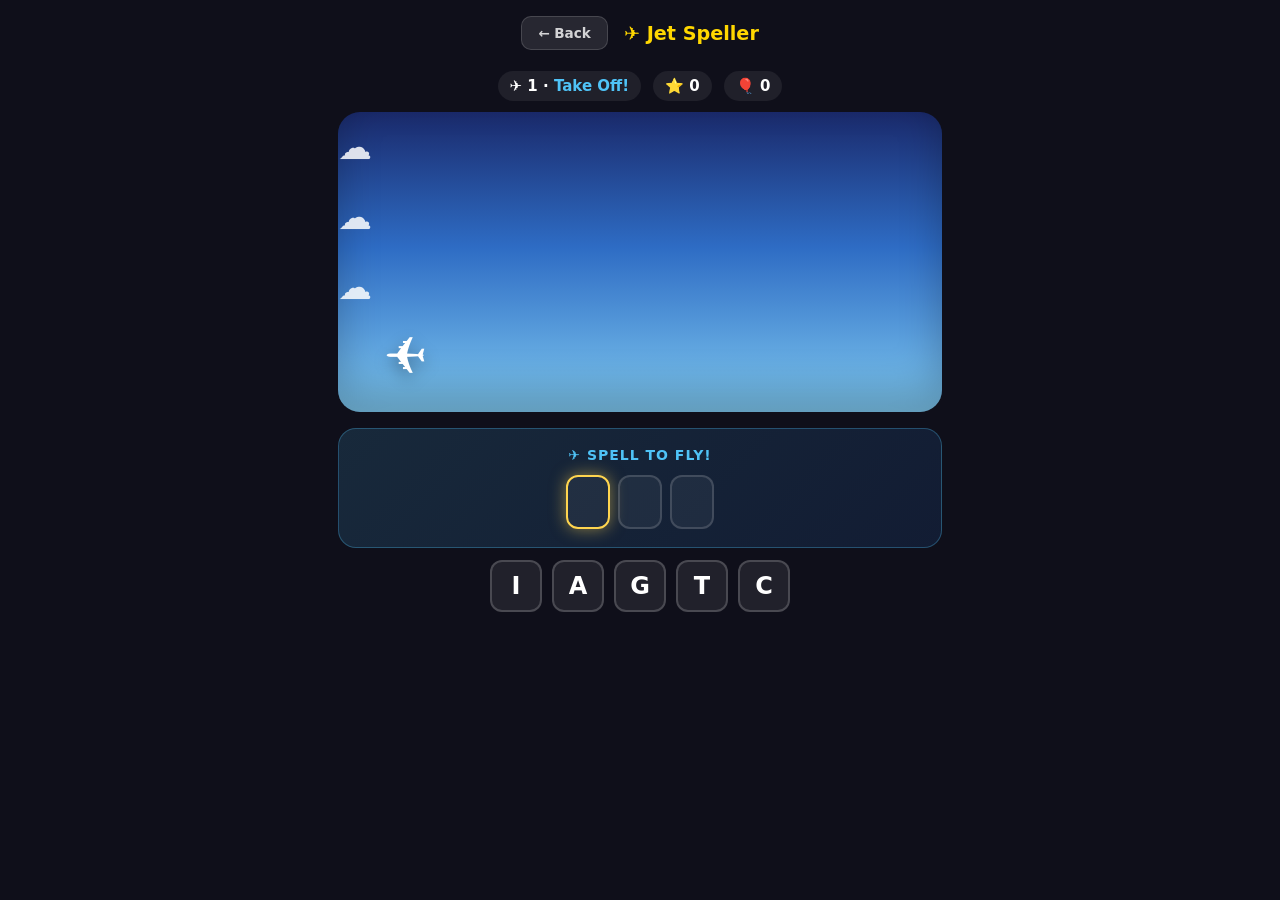
==== games/jet-speller.html @ ad4fd755 "Add Jet Speller spelling game (and commit pending Chess game) Jet Speller: spell a word to make the " ====
<!DOCTYPE html>
<html lang="en">
<head>
<meta charset="UTF-8">
<meta name="viewport" content="width=device-width, initial-scale=1.0">
<title>Jet Speller</title>
<link rel="stylesheet" href="../style.css">
<style>
  body{display:flex;flex-direction:column;align-items:center;}
  #wrap{width:min(620px,97vw);padding:0 8px 24px;}
  #ui{display:flex;gap:12px;font-size:15px;font-weight:600;padding:0.3rem 0 0.7rem;align-items:center;flex-wrap:wrap;justify-content:center;}
  #ui .pill{background:rgba(255,255,255,0.07);padding:6px 12px;border-radius:999px;}
  #levelLabel{color:#4FC3F7;font-weight:700;}

  /* Sky scene */
  #sky{
    position:relative;height:300px;border-radius:22px;overflow:hidden;
    background:linear-gradient(180deg,#1a2a6c 0%,#2E6CC4 45%,#7EC8F0 100%);
    box-shadow:inset 0 -20px 40px rgba(0,0,0,0.25);
  }
  .cloud{position:absolute;font-size:34px;opacity:0.85;pointer-events:none;
    animation:drift linear infinite;}
  @keyframes drift{from{transform:translateX(640px);}to{transform:translateX(-80px);}}

  #jet{
    position:absolute;left:46px;bottom:26px;font-size:52px;
    transition:bottom 0.6s cubic-bezier(.34,1.56,.5,1), left 0.6s ease;
    filter:drop-shadow(0 6px 8px rgba(0,0,0,0.35));
    transform:scaleX(-1);
  }
  #jet.wobble{animation:wobble 0.5s;}
  @keyframes wobble{
    0%,100%{rotate:0deg;}25%{rotate:-12deg;}75%{rotate:12deg;}
  }

  .bullet{position:absolute;font-size:22px;pointer-events:none;}
  .balloon{position:absolute;font-size:38px;pointer-events:none;
    filter:drop-shadow(0 3px 4px rgba(0,0,0,0.25));}
  .boom{position:absolute;font-size:40px;pointer-events:none;animation:boom 0.5s ease-out forwards;}
  @keyframes boom{0%{transform:scale(0.4);opacity:1;}100%{transform:scale(1.6);opacity:0;}}

  /* Word to spell */
  #wordCard{
    background:linear-gradient(135deg,rgba(79,195,247,0.15),rgba(41,108,196,0.15));
    border:1px solid rgba(79,195,247,0.3);
    border-radius:18px;padding:18px 12px;margin:16px 0 12px;text-align:center;
  }
  #action{font-size:14px;color:#4FC3F7;font-weight:700;letter-spacing:1px;margin-bottom:12px;text-transform:uppercase;}
  #slots{display:flex;gap:8px;justify-content:center;flex-wrap:wrap;}
  .slot{
    width:44px;height:54px;border-radius:12px;
    background:rgba(255,255,255,0.05);
    border:2px solid rgba(255,255,255,0.15);
    display:flex;align-items:center;justify-content:center;
    font-size:28px;font-weight:800;color:#fff;
  }
  .slot.next{border-color:#FFD54F;box-shadow:0 0 16px rgba(255,213,79,0.5);}
  .slot.done{background:linear-gradient(140deg,#29B6F6,#1976D2);border-color:#81D4FA;animation:pop 0.3s;}
  @keyframes pop{50%{transform:scale(1.15);}}

  /* Letter tiles */
  #tiles{display:flex;flex-wrap:wrap;gap:10px;justify-content:center;}
  .tile{
    width:52px;height:52px;font-size:24px;font-weight:800;
    background:rgba(255,255,255,0.08);
    border:2px solid rgba(255,255,255,0.18);
    border-radius:12px;color:#fff;cursor:pointer;
    font-family:inherit;transition:transform 0.1s,background 0.15s;
  }
  .tile:hover:not(:disabled){background:rgba(79,195,247,0.2);border-color:#4FC3F7;}
  .tile:active:not(:disabled){transform:scale(0.9);}
  .tile.used{opacity:0.25;pointer-events:none;}
  .tile.shake{animation:shake 0.35s;border-color:#FF6B6B;}
  @keyframes shake{0%,100%{transform:translateX(0);}25%{transform:translateX(-6px);}75%{transform:translateX(6px);}}

  #banner{
    text-align:center;padding:22px 16px;
    background:linear-gradient(135deg,#29B6F6,#1976D2);
    border-radius:18px;margin:14px 0;
    box-shadow:0 0 30px rgba(41,182,246,0.5);
    animation:popIn 0.5s cubic-bezier(.5,1.7,.5,1);
  }
  #banner h2{font-size:26px;margin-bottom:6px;}
  #banner p{color:rgba(255,255,255,0.9);margin-bottom:14px;}
  #banner button{
    padding:12px 28px;font-size:16px;font-weight:700;
    background:#fff;color:#1976D2;border:none;border-radius:12px;cursor:pointer;font-family:inherit;
  }
  #banner button:hover{background:#B3E5FC;}
  @keyframes popIn{0%{transform:scale(0.7);opacity:0;}100%{transform:scale(1);opacity:1;}}
  .hidden{display:none!important;}
</style>
</head>
<body>
<div class="game-header">
  <a href="../index.html" class="back-btn">← Back</a>
  <h1>✈️ Jet Speller</h1>
</div>
<div id="wrap">
  <div id="ui">
    <span class="pill">✈️ <span id="lvlEl">1</span> · <span id="levelLabel">Take Off!</span></span>
    <span class="pill">⭐ <span id="scoreEl">0</span></span>
    <span class="pill">🎈 <span id="popEl">0</span></span>
  </div>

  <div id="sky"><div id="jet">✈️</div></div>

  <div id="wordCard">
    <div id="action">✈️ Spell to FLY!</div>
    <div id="slots"></div>
  </div>

  <div id="tiles"></div>

  <div id="banner" class="hidden">
    <h2 id="bannerTitle">🎉 Level Clear! 🎉</h2>
    <p id="bannerMsg">Great flying!</p>
    <button id="nextBtn">Next Level →</button>
  </div>
</div>

<script>
const LEVELS=[
  {label:'Take Off!',  words:['CAT','SUN','JET','FLY','SKY']},
  {label:'Up We Go!',  words:['STAR','ZOOM','WING','FAST','BLUE']},
  {label:'Sky High!',  words:['CLOUD','ROCKET','FLYING','PILOT']},
  {label:'Ace Pilot!', words:['ROCKET','BALLOON','JETPACK','RUNWAY']},
];

const skyEl=document.getElementById('sky');
const jetEl=document.getElementById('jet');
const slotsEl=document.getElementById('slots');
const tilesEl=document.getElementById('tiles');
const actionEl=document.getElementById('action');
const bannerEl=document.getElementById('banner');
const bannerTitle=document.getElementById('bannerTitle');
const bannerMsg=document.getElementById('bannerMsg');
const nextBtn=document.getElementById('nextBtn');
const lvlEl=document.getElementById('lvlEl');
const scoreEl=document.getElementById('scoreEl');
const popEl=document.getElementById('popEl');
const levelLabel=document.getElementById('levelLabel');

let lvlIdx=0, wordIdx=0, score=0, pops=0;
let word='', typed=0, mode='fly', locked=false;
const BALLOON_EMOJI=['🎈','🎈','🟡','🔴','🟢','🟣'];

function rnd(n){return Math.floor(Math.random()*n);}

/* ---- Clouds drifting in the sky ---- */
function spawnClouds(){
  for(let i=0;i<3;i++){
    const c=document.createElement('div');
    c.className='cloud';
    c.textContent='☁️';
    c.style.top=(15+i*70)+'px';
    c.style.animationDuration=(14+i*6)+'s';
    c.style.animationDelay=(-i*5)+'s';
    skyEl.appendChild(c);
  }
}

/* ---- Build the word to spell ---- */
function startWord(){
  word=LEVELS[lvlIdx].words[wordIdx];
  typed=0;
  actionEl.textContent = mode==='fly' ? '✈️ Spell to FLY!' : '💥 Spell to SHOOT!';
  buildSlots();
  buildTiles();
}

function buildSlots(){
  slotsEl.innerHTML='';
  for(let i=0;i<word.length;i++){
    const s=document.createElement('div');
    s.className='slot'+(i===0?' next':'');
    slotsEl.appendChild(s);
  }
}

function buildTiles(){
  tilesEl.innerHTML='';
  // letters of the word + 2 random extra letters, shuffled
  let letters=word.split('');
  const extras='ABCDEFGHIJKLMNOPRSTUW';
  while(letters.length<word.length+2){
    const L=extras[rnd(extras.length)];
    letters.push(L);
  }
  for(let i=letters.length-1;i>0;i--){const j=rnd(i+1);[letters[i],letters[j]]=[letters[j],letters[i]];}
  letters.forEach(L=>{
    const b=document.createElement('button');
    b.className='tile';
    b.textContent=L;
    b.dataset.letter=L;
    b.onclick=()=>tryLetter(L,b);
    tilesEl.appendChild(b);
  });
}

/* ---- Handle a letter guess ---- */
function tryLetter(L,btn){
  if(locked) return;
  if(L===word[typed]){
    const slot=slotsEl.children[typed];
    slot.textContent=L;
    slot.classList.remove('next');
    slot.classList.add('done');
    if(btn) btn.classList.add('used');
    typed++;
    if(typed<word.length){
      slotsEl.children[typed].classList.add('next');
    } else {
      finishWord();
    }
  } else {
    // find a matching wrong tile to shake (the one clicked, or any keyboard feedback)
    const target=btn || [...tilesEl.children].find(t=>t.dataset.letter===L && !t.classList.contains('used'));
    if(target){
      target.classList.add('shake');
      setTimeout(()=>target.classList.remove('shake'),350);
    }
  }
}

/* ---- Word complete → do the action ---- */
function finishWord(){
  locked=true;
  score++; scoreEl.textContent=score;
  if(mode==='fly'){
    flyJet();
    mode='shoot';
  } else {
    shootBullet();
    mode='fly';
  }
  setTimeout(()=>{
    wordIdx++;
    locked=false;
    if(wordIdx>=LEVELS[lvlIdx].words.length){
      winLevel();
    } else {
      startWord();
    }
  }, mode==='shoot' ? 1500 : 1500); // wait for the action to play
}

/* ---- FLY: jet zooms upward then settles ---- */
function flyJet(){
  jetEl.classList.add('wobble');
  const up=120+rnd(60);
  jetEl.style.bottom=up+'px';
  jetEl.style.left=(46+30+rnd(30))+'px';
  setTimeout(()=>jetEl.classList.remove('wobble'),500);
  // trail puffs
  for(let i=0;i<4;i++){
    setTimeout(()=>{
      const p=document.createElement('div');
      p.className='boom';p.textContent='💨';
      const r=jetEl.getBoundingClientRect();const sr=skyEl.getBoundingClientRect();
      p.style.left=(r.left-sr.left)+'px';
      p.style.top=(r.top-sr.top+20)+'px';
      skyEl.appendChild(p);
      setTimeout(()=>p.remove(),500);
    },i*120);
  }
}

/* ---- SHOOT: bullet flies up, spawn a balloon to hit ---- */
function shootBullet(){
  // spawn a balloon target near the top
  const balloon=document.createElement('div');
  balloon.className='balloon';
  balloon.textContent=BALLOON_EMOJI[rnd(BALLOON_EMOJI.length)];
  const bx=140+rnd(skyEl.clientWidth-220);
  const by=20+rnd(60);
  balloon.style.left=bx+'px';
  balloon.style.top=by+'px';
  skyEl.appendChild(balloon);

  const jr=jetEl.getBoundingClientRect();
  const sr=skyEl.getBoundingClientRect();
  const startX=jr.left-sr.left+jr.width-6;
  const startY=jr.top-sr.top+6;

  const bullet=document.createElement('div');
  bullet.className='bullet';
  bullet.textContent='⚡';
  bullet.style.left=startX+'px';
  bullet.style.top=startY+'px';
  skyEl.appendChild(bullet);

  // animate bullet toward the balloon
  const targetX=bx+8, targetY=by+8;
  const steps=18;let step=0;
  const dx=(targetX-startX)/steps, dy=(targetY-startY)/steps;
  const timer=setInterval(()=>{
    step++;
    bullet.style.left=(startX+dx*step)+'px';
    bullet.style.top=(startY+dy*step)+'px';
    if(step>=steps){
      clearInterval(timer);
      bullet.remove();
      // BOOM the balloon
      const boom=document.createElement('div');
      boom.className='boom';boom.textContent='💥';
      boom.style.left=bx+'px';boom.style.top=by+'px';
      skyEl.appendChild(boom);
      balloon.remove();
      setTimeout(()=>boom.remove(),500);
      pops++; popEl.textContent=pops;
    }
  },40);
}

/* ---- Level win ---- */
function winLevel(){
  const last=lvlIdx===LEVELS.length-1;
  bannerTitle.textContent = last ? '🏆 Ace Pilot! 🏆' : '🎉 Level Clear! 🎉';
  bannerMsg.textContent = last
    ? `Amazing! You spelled ${score} words and popped ${pops} balloons!`
    : `Great flying! On to the next runway...`;
  nextBtn.textContent = last ? 'Play Again' : 'Next Level →';
  bannerEl.classList.remove('hidden');
}

nextBtn.onclick=()=>{
  bannerEl.classList.add('hidden');
  if(lvlIdx===LEVELS.length-1){
    lvlIdx=0; score=0; pops=0; scoreEl.textContent=0; popEl.textContent=0;
  } else {
    lvlIdx++;
  }
  wordIdx=0; mode='fly';
  jetEl.style.bottom='26px'; jetEl.style.left='46px';
  lvlEl.textContent=lvlIdx+1;
  levelLabel.textContent=LEVELS[lvlIdx].label;
  startWord();
};

/* ---- Physical keyboard support ---- */
window.addEventListener('keydown',e=>{
  const k=e.key.toUpperCase();
  if(k.length===1 && k>='A' && k<='Z'){
    const btn=[...tilesEl.children].find(t=>t.dataset.letter===k && !t.classList.contains('used'));
    tryLetter(k,btn);
  }
});

spawnClouds();
levelLabel.textContent=LEVELS[0].label;
startWord();
</script>
</body>
</html>
---- style.css ----
* { box-sizing: border-box; margin: 0; padding: 0; }

body {
  background: #0f0f1a;
  font-family: 'Segoe UI', system-ui, sans-serif;
  color: #fff;
  min-height: 100vh;
}

a { text-decoration: none; color: inherit; }

/* ── Header ── */
.site-header {
  text-align: center;
  padding: 3rem 1rem 1.5rem;
}
.site-header h1 {
  font-size: clamp(2rem, 5vw, 3.2rem);
  font-weight: 800;
  background: linear-gradient(135deg, #FFD700 0%, #FF6B6B 50%, #C084FC 100%);
  -webkit-background-clip: text;
  -webkit-text-fill-color: transparent;
  background-clip: text;
  margin-bottom: 0.5rem;
}
.site-header p {
  color: rgba(255,255,255,0.55);
  font-size: 1.05rem;
}

/* ── Game grid ── */
.game-grid {
  display: grid;
  grid-template-columns: repeat(auto-fit, minmax(260px, 1fr));
  gap: 1.5rem;
  max-width: 1100px;
  margin: 2rem auto;
  padding: 0 1.5rem 4rem;
}

.game-card {
  background: rgba(255,255,255,0.05);
  border: 1px solid rgba(255,255,255,0.1);
  border-radius: 20px;
  padding: 2rem 1.5rem 1.5rem;
  display: flex;
  flex-direction: column;
  gap: 0.75rem;
  transition: transform 0.2s, border-color 0.2s, background 0.2s;
  cursor: pointer;
}
.game-card:hover {
  transform: translateY(-4px);
  border-color: rgba(255,255,255,0.25);
  background: rgba(255,255,255,0.09);
}
.game-card .icon {
  font-size: 3rem;
  line-height: 1;
}
.game-card h2 {
  font-size: 1.3rem;
  font-weight: 700;
}
.game-card p {
  font-size: 0.9rem;
  color: rgba(255,255,255,0.55);
  line-height: 1.5;
  flex: 1;
}
.game-card .badge {
  display: inline-block;
  font-size: 0.75rem;
  font-weight: 600;
  padding: 3px 10px;
  border-radius: 20px;
  width: fit-content;
}
.game-card .play-btn {
  display: inline-block;
  margin-top: 0.5rem;
  padding: 10px 24px;
  border-radius: 12px;
  font-weight: 700;
  font-size: 0.95rem;
  text-align: center;
  transition: opacity 0.15s, transform 0.1s;
}
.game-card .play-btn:hover { opacity: 0.85; transform: scale(0.98); }

/* card accent colours */
.card-mario  { border-color: rgba(231,76,60,0.4);   }
.card-mario  .play-btn { background: #E74C3C; color: #fff; }
.card-mario  .badge { background: rgba(231,76,60,0.2); color: #ff9d94; }

.card-maze   { border-color: rgba(46,204,113,0.4);  }
.card-maze   .play-btn { background: #2ECC71; color: #fff; }
.card-maze   .badge { background: rgba(46,204,113,0.2); color: #82f5b3; }

.card-number { border-color: rgba(241,196,15,0.4);  }
.card-number .play-btn { background: #F1C40F; color: #3a2d00; }
.card-number .badge { background: rgba(241,196,15,0.2); color: #ffe88a; }

.card-beast  { border-color: rgba(155,89,182,0.4);  }
.card-beast  .play-btn { background: #9B59B6; color: #fff; }
.card-beast  .badge { background: rgba(155,89,182,0.2); color: #d4a8f0; }

/* Beast Academy new games */
.card-bond    { border-color: rgba(0,188,212,0.4); }
.card-bond    .play-btn { background: #00BCD4; color: #fff; }
.card-bond    .badge    { background: rgba(0,188,212,0.2); color: #80DEEA; }

.card-palace  { border-color: rgba(255,152,0,0.4); }
.card-palace  .play-btn { background: #FF9800; color: #3a1800; }
.card-palace  .badge    { background: rgba(255,152,0,0.2); color: #FFCC80; }

.card-safari  { border-color: rgba(139,195,74,0.4); }
.card-safari  .play-btn { background: #8BC34A; color: #1a2e00; }
.card-safari  .badge    { background: rgba(139,195,74,0.2); color: #DCEDC8; }

.card-balance { border-color: rgba(63,81,181,0.4); }
.card-balance .play-btn { background: #3F51B5; color: #fff; }
.card-balance .badge    { background: rgba(63,81,181,0.2); color: #9FA8DA; }

/* Rocket Words — teal/space */
.card-rocket  { border-color: rgba(0,230,118,0.4); }
.card-rocket  .play-btn { background: #00E676; color: #00251a; }
.card-rocket  .badge    { background: rgba(0,230,118,0.2); color: #69F0AE; }

/* Word Wizard — magenta/magic */
.card-wizard  { border-color: rgba(233,30,99,0.4); }
.card-wizard  .play-btn { background: #E91E63; color: #fff; }
.card-wizard  .badge    { background: rgba(233,30,99,0.2); color: #F8BBD0; }

/* Jet Speller — sky blue */
.card-jet     { border-color: rgba(41,182,246,0.4); }
.card-jet     .play-btn { background: #29B6F6; color: #002a3a; }
.card-jet     .badge    { background: rgba(41,182,246,0.2); color: #81D4FA; }

/* Chess — wood/marble */
.card-chess   { border-color: rgba(181,136,99,0.5); }
.card-chess   .play-btn { background: #B58863; color: #fff; }
.card-chess   .badge    { background: rgba(181,136,99,0.25); color: #F0D9B5; }

/* ── In-game back button ── */
.back-btn {
  display: inline-flex;
  align-items: center;
  gap: 6px;
  padding: 8px 16px;
  background: rgba(255,255,255,0.1);
  border: 1px solid rgba(255,255,255,0.15);
  border-radius: 10px;
  font-size: 0.85rem;
  font-weight: 600;
  color: rgba(255,255,255,0.8);
  cursor: pointer;
  transition: background 0.15s;
  text-decoration: none;
}
.back-btn:hover { background: rgba(255,255,255,0.18); }

.game-header {
  display: flex;
  align-items: center;
  gap: 1rem;
  padding: 1rem 1.5rem;
}
.game-header h1 {
  font-size: 1.2rem;
  font-weight: 700;
  color: #FFD700;
}

/* ── Footer ── */
.site-footer {
  text-align: center;
  padding: 1.5rem;
  color: rgba(255,255,255,0.25);
  font-size: 0.8rem;
}
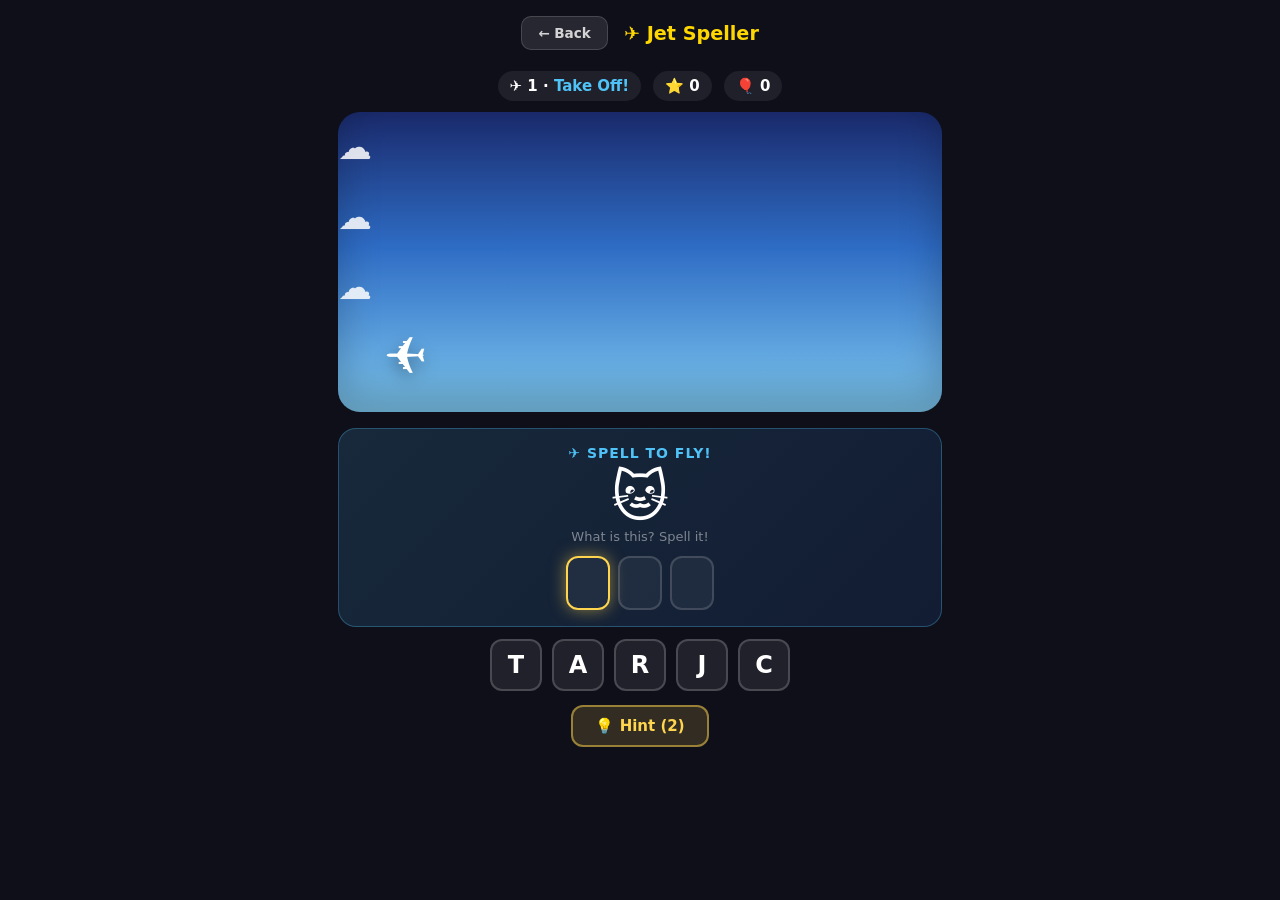
==== commit 5d71fffd: "Jet Speller: add emoji picture clues and a Hint button Matches the other word games (Rocket Words st" ====
--- a/games/jet-speller.html
+++ b/games/jet-speller.html
@@ -43,9 +43,11 @@
   #wordCard{
     background:linear-gradient(135deg,rgba(79,195,247,0.15),rgba(41,108,196,0.15));
     border:1px solid rgba(79,195,247,0.3);
-    border-radius:18px;padding:18px 12px;margin:16px 0 12px;text-align:center;
-  }
-  #action{font-size:14px;color:#4FC3F7;font-weight:700;letter-spacing:1px;margin-bottom:12px;text-transform:uppercase;}
+    border-radius:18px;padding:16px 12px;margin:16px 0 12px;text-align:center;
+  }
+  #action{font-size:14px;color:#4FC3F7;font-weight:700;letter-spacing:1px;margin-bottom:8px;text-transform:uppercase;}
+  #clue{font-size:56px;line-height:1;}
+  #clueLabel{font-size:13px;color:rgba(255,255,255,0.45);margin:4px 0 12px;}
   #slots{display:flex;gap:8px;justify-content:center;flex-wrap:wrap;}
   .slot{
     width:44px;height:54px;border-radius:12px;
@@ -56,6 +58,7 @@
   }
   .slot.next{border-color:#FFD54F;box-shadow:0 0 16px rgba(255,213,79,0.5);}
   .slot.done{background:linear-gradient(140deg,#29B6F6,#1976D2);border-color:#81D4FA;animation:pop 0.3s;}
+  .slot.hinted{background:linear-gradient(140deg,#FFB300,#FB8C00);border-color:#FFE082;}
   @keyframes pop{50%{transform:scale(1.15);}}
 
   /* Letter tiles */
@@ -72,6 +75,18 @@
   .tile.used{opacity:0.25;pointer-events:none;}
   .tile.shake{animation:shake 0.35s;border-color:#FF6B6B;}
   @keyframes shake{0%,100%{transform:translateX(0);}25%{transform:translateX(-6px);}75%{transform:translateX(6px);}}
+
+  /* Hint button */
+  #hintBtn{
+    display:block;margin:14px auto 0;padding:10px 22px;
+    font-size:15px;font-weight:700;font-family:inherit;
+    background:rgba(255,213,79,0.15);
+    border:2px solid rgba(255,213,79,0.5);
+    border-radius:12px;color:#FFD54F;cursor:pointer;transition:background 0.15s;
+  }
+  #hintBtn:hover:not(:disabled){background:rgba(255,213,79,0.28);}
+  #hintBtn:active:not(:disabled){transform:scale(0.96);}
+  #hintBtn:disabled{opacity:0.35;cursor:not-allowed;}
 
   #banner{
     text-align:center;padding:22px 16px;
@@ -107,10 +122,13 @@
 
   <div id="wordCard">
     <div id="action">✈️ Spell to FLY!</div>
+    <div id="clue">🐱</div>
+    <div id="clueLabel">What is this? Spell it!</div>
     <div id="slots"></div>
   </div>
 
   <div id="tiles"></div>
+  <button id="hintBtn">💡 Hint (2)</button>
 
   <div id="banner" class="hidden">
     <h2 id="bannerTitle">🎉 Level Clear! 🎉</h2>
@@ -121,17 +139,25 @@
 
 <script>
 const LEVELS=[
-  {label:'Take Off!',  words:['CAT','SUN','JET','FLY','SKY']},
-  {label:'Up We Go!',  words:['STAR','ZOOM','WING','FAST','BLUE']},
-  {label:'Sky High!',  words:['CLOUD','ROCKET','FLYING','PILOT']},
-  {label:'Ace Pilot!', words:['ROCKET','BALLOON','JETPACK','RUNWAY']},
+  {label:'Take Off!', words:[
+    {w:'CAT',e:'🐱'},{w:'SUN',e:'☀️'},{w:'JET',e:'✈️'},{w:'DOG',e:'🐶'},{w:'BUS',e:'🚌'}]},
+  {label:'Up We Go!', words:[
+    {w:'STAR',e:'⭐'},{w:'FROG',e:'🐸'},{w:'FISH',e:'🐟'},{w:'BIRD',e:'🐦'},{w:'CAKE',e:'🎂'}]},
+  {label:'Sky High!', words:[
+    {w:'CLOUD',e:'☁️'},{w:'TIGER',e:'🐯'},{w:'APPLE',e:'🍎'},{w:'TRAIN',e:'🚂'}]},
+  {label:'Ace Pilot!', words:[
+    {w:'ROCKET',e:'🚀'},{w:'PENGUIN',e:'🐧'},{w:'RAINBOW',e:'🌈'},{w:'BALLOON',e:'🎈'}]},
 ];
+const HINTS_PER_WORD=2;
 
 const skyEl=document.getElementById('sky');
 const jetEl=document.getElementById('jet');
 const slotsEl=document.getElementById('slots');
 const tilesEl=document.getElementById('tiles');
 const actionEl=document.getElementById('action');
+const clueEl=document.getElementById('clue');
+const clueLabelEl=document.getElementById('clueLabel');
+const hintBtn=document.getElementById('hintBtn');
 const bannerEl=document.getElementById('banner');
 const bannerTitle=document.getElementById('bannerTitle');
 const bannerMsg=document.getElementById('bannerMsg');
@@ -142,7 +168,7 @@
 const levelLabel=document.getElementById('levelLabel');
 
 let lvlIdx=0, wordIdx=0, score=0, pops=0;
-let word='', typed=0, mode='fly', locked=false;
+let word='', typed=0, mode='fly', locked=false, hintsLeft=HINTS_PER_WORD;
 const BALLOON_EMOJI=['🎈','🎈','🟡','🔴','🟢','🟣'];
 
 function rnd(n){return Math.floor(Math.random()*n);}
@@ -162,11 +188,16 @@
 
 /* ---- Build the word to spell ---- */
 function startWord(){
-  word=LEVELS[lvlIdx].words[wordIdx];
+  const wObj=LEVELS[lvlIdx].words[wordIdx];
+  word=wObj.w;
   typed=0;
+  hintsLeft=HINTS_PER_WORD;
+  clueEl.textContent=wObj.e;
   actionEl.textContent = mode==='fly' ? '✈️ Spell to FLY!' : '💥 Spell to SHOOT!';
+  clueLabelEl.textContent='What is this? Spell it!';
   buildSlots();
   buildTiles();
+  updateHintBtn();
 }
 
 function buildSlots(){
@@ -184,8 +215,7 @@
   let letters=word.split('');
   const extras='ABCDEFGHIJKLMNOPRSTUW';
   while(letters.length<word.length+2){
-    const L=extras[rnd(extras.length)];
-    letters.push(L);
+    letters.push(extras[rnd(extras.length)]);
   }
   for(let i=letters.length-1;i>0;i--){const j=rnd(i+1);[letters[i],letters[j]]=[letters[j],letters[i]];}
   letters.forEach(L=>{
@@ -193,19 +223,24 @@
     b.className='tile';
     b.textContent=L;
     b.dataset.letter=L;
-    b.onclick=()=>tryLetter(L,b);
+    b.onclick=()=>tryLetter(L,b,false);
     tilesEl.appendChild(b);
   });
 }
 
+function updateHintBtn(){
+  hintBtn.textContent=`💡 Hint (${hintsLeft})`;
+  hintBtn.disabled = locked || hintsLeft<=0;
+}
+
 /* ---- Handle a letter guess ---- */
-function tryLetter(L,btn){
+function tryLetter(L,btn,fromHint){
   if(locked) return;
   if(L===word[typed]){
     const slot=slotsEl.children[typed];
     slot.textContent=L;
     slot.classList.remove('next');
-    slot.classList.add('done');
+    slot.classList.add(fromHint?'hinted':'done');
     if(btn) btn.classList.add('used');
     typed++;
     if(typed<word.length){
@@ -214,7 +249,6 @@
       finishWord();
     }
   } else {
-    // find a matching wrong tile to shake (the one clicked, or any keyboard feedback)
     const target=btn || [...tilesEl.children].find(t=>t.dataset.letter===L && !t.classList.contains('used'));
     if(target){
       target.classList.add('shake');
@@ -223,10 +257,23 @@
   }
 }
 
+/* ---- Hint: reveal the next letter for you ---- */
+function useHint(){
+  if(locked || hintsLeft<=0 || typed>=word.length) return;
+  const need=word[typed];
+  const tile=[...tilesEl.children].find(t=>t.dataset.letter===need && !t.classList.contains('used'));
+  hintsLeft--;
+  tryLetter(need,tile,true);
+  updateHintBtn();
+}
+hintBtn.onclick=useHint;
+
 /* ---- Word complete → do the action ---- */
 function finishWord(){
   locked=true;
+  updateHintBtn();
   score++; scoreEl.textContent=score;
+  clueLabelEl.textContent='✅ '+word+'!';
   if(mode==='fly'){
     flyJet();
     mode='shoot';
@@ -242,7 +289,7 @@
     } else {
       startWord();
     }
-  }, mode==='shoot' ? 1500 : 1500); // wait for the action to play
+  }, 1500);
 }
 
 /* ---- FLY: jet zooms upward then settles ---- */
@@ -252,7 +299,6 @@
   jetEl.style.bottom=up+'px';
   jetEl.style.left=(46+30+rnd(30))+'px';
   setTimeout(()=>jetEl.classList.remove('wobble'),500);
-  // trail puffs
   for(let i=0;i<4;i++){
     setTimeout(()=>{
       const p=document.createElement('div');
@@ -268,7 +314,6 @@
 
 /* ---- SHOOT: bullet flies up, spawn a balloon to hit ---- */
 function shootBullet(){
-  // spawn a balloon target near the top
   const balloon=document.createElement('div');
   balloon.className='balloon';
   balloon.textContent=BALLOON_EMOJI[rnd(BALLOON_EMOJI.length)];
@@ -290,7 +335,6 @@
   bullet.style.top=startY+'px';
   skyEl.appendChild(bullet);
 
-  // animate bullet toward the balloon
   const targetX=bx+8, targetY=by+8;
   const steps=18;let step=0;
   const dx=(targetX-startX)/steps, dy=(targetY-startY)/steps;
@@ -301,7 +345,6 @@
     if(step>=steps){
       clearInterval(timer);
       bullet.remove();
-      // BOOM the balloon
       const boom=document.createElement('div');
       boom.className='boom';boom.textContent='💥';
       boom.style.left=bx+'px';boom.style.top=by+'px';
@@ -321,6 +364,7 @@
     ? `Amazing! You spelled ${score} words and popped ${pops} balloons!`
     : `Great flying! On to the next runway...`;
   nextBtn.textContent = last ? 'Play Again' : 'Next Level →';
+  hintBtn.disabled=true;
   bannerEl.classList.remove('hidden');
 }
 
@@ -343,7 +387,7 @@
   const k=e.key.toUpperCase();
   if(k.length===1 && k>='A' && k<='Z'){
     const btn=[...tilesEl.children].find(t=>t.dataset.letter===k && !t.classList.contains('used'));
-    tryLetter(k,btn);
+    tryLetter(k,btn,false);
   }
 });
 
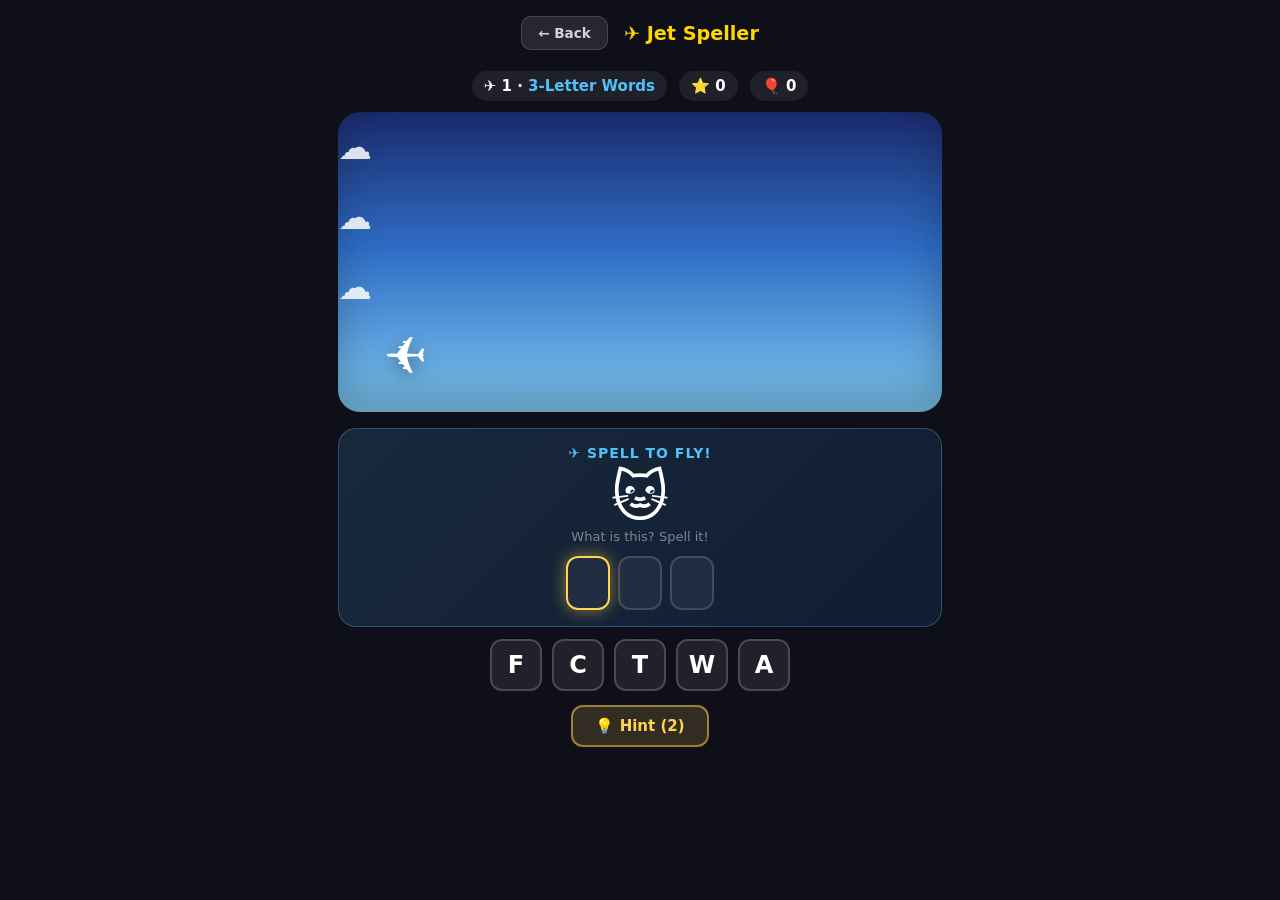
==== commit 977a64b2: "Jet Speller: ramp word length 3 → 4 → 5 letters by level Level 1 is all 3-letter words, level 2 all " ====
--- a/games/jet-speller.html
+++ b/games/jet-speller.html
@@ -139,14 +139,12 @@
 
 <script>
 const LEVELS=[
-  {label:'Take Off!', words:[
-    {w:'CAT',e:'🐱'},{w:'SUN',e:'☀️'},{w:'JET',e:'✈️'},{w:'DOG',e:'🐶'},{w:'BUS',e:'🚌'}]},
-  {label:'Up We Go!', words:[
-    {w:'STAR',e:'⭐'},{w:'FROG',e:'🐸'},{w:'FISH',e:'🐟'},{w:'BIRD',e:'🐦'},{w:'CAKE',e:'🎂'}]},
-  {label:'Sky High!', words:[
-    {w:'CLOUD',e:'☁️'},{w:'TIGER',e:'🐯'},{w:'APPLE',e:'🍎'},{w:'TRAIN',e:'🚂'}]},
-  {label:'Ace Pilot!', words:[
-    {w:'ROCKET',e:'🚀'},{w:'PENGUIN',e:'🐧'},{w:'RAINBOW',e:'🌈'},{w:'BALLOON',e:'🎈'}]},
+  {label:'3-Letter Words', words:[
+    {w:'CAT',e:'🐱'},{w:'DOG',e:'🐶'},{w:'SUN',e:'☀️'},{w:'JET',e:'✈️'},{w:'BUS',e:'🚌'},{w:'COW',e:'🐄'}]},
+  {label:'4-Letter Words', words:[
+    {w:'STAR',e:'⭐'},{w:'FROG',e:'🐸'},{w:'FISH',e:'🐟'},{w:'BIRD',e:'🐦'},{w:'CAKE',e:'🎂'},{w:'BOAT',e:'⛵'}]},
+  {label:'5-Letter Words', words:[
+    {w:'CLOUD',e:'☁️'},{w:'TIGER',e:'🐯'},{w:'APPLE',e:'🍎'},{w:'TRAIN',e:'🚂'},{w:'ROBOT',e:'🤖'},{w:'SNAKE',e:'🐍'}]},
 ];
 const HINTS_PER_WORD=2;
 
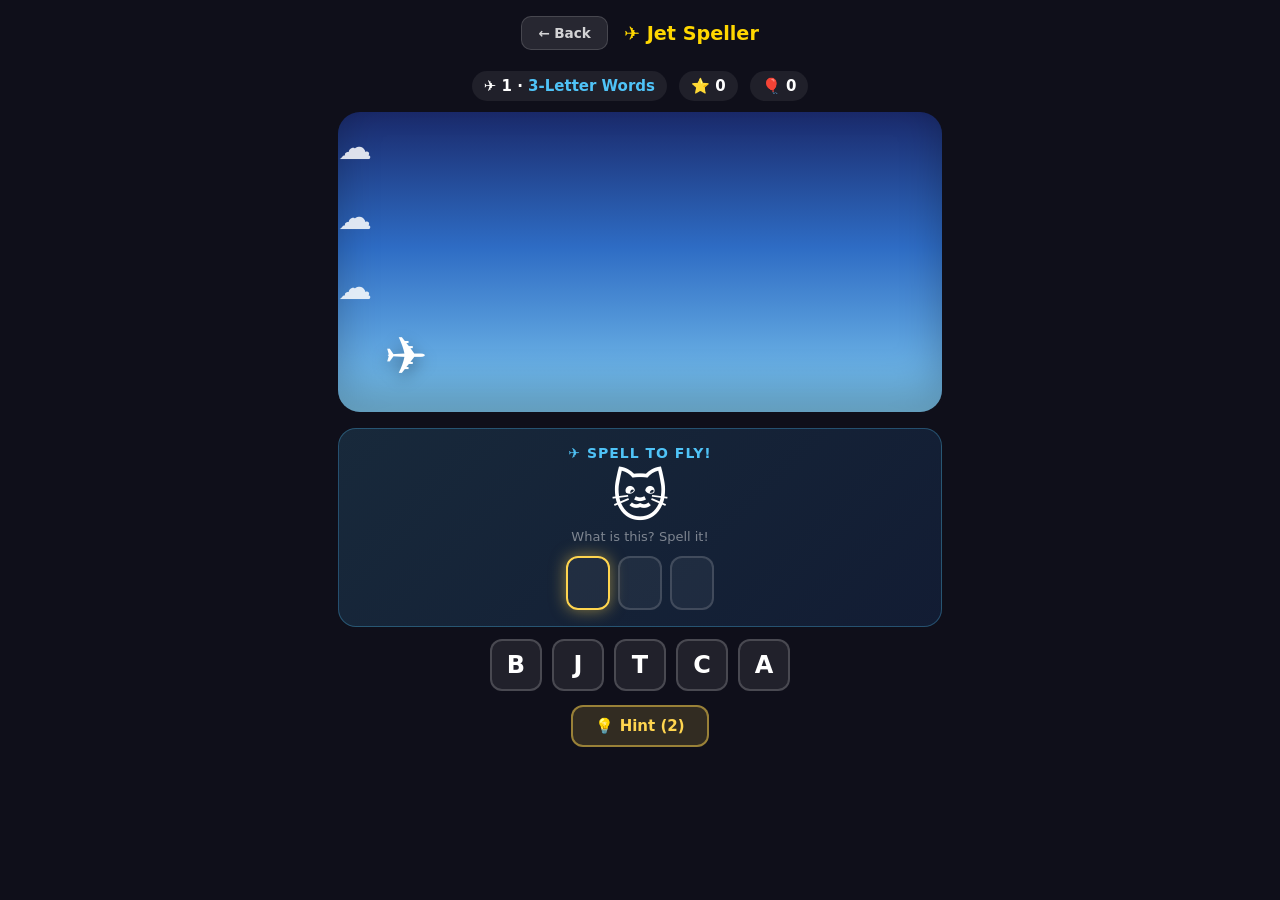
==== commit c86c4f01: "Jet Speller: fix jet flying backwards The plane emoji points up-right, but a scaleX(-1) flip made it" ====
--- a/games/jet-speller.html
+++ b/games/jet-speller.html
@@ -24,13 +24,12 @@
 
   #jet{
     position:absolute;left:46px;bottom:26px;font-size:52px;
-    transition:bottom 0.6s cubic-bezier(.34,1.56,.5,1), left 0.6s ease;
+    transition:bottom 0.7s cubic-bezier(.34,1.4,.5,1), left 0.7s ease;
     filter:drop-shadow(0 6px 8px rgba(0,0,0,0.35));
-    transform:scaleX(-1);
-  }
-  #jet.wobble{animation:wobble 0.5s;}
-  @keyframes wobble{
-    0%,100%{rotate:0deg;}25%{rotate:-12deg;}75%{rotate:12deg;}
+  }
+  #jet.climb{animation:climb 0.7s ease;}
+  @keyframes climb{
+    0%{rotate:0deg;}40%{rotate:-16deg;}100%{rotate:0deg;}
   }
 
   .bullet{position:absolute;font-size:22px;pointer-events:none;}
@@ -167,6 +166,7 @@
 
 let lvlIdx=0, wordIdx=0, score=0, pops=0;
 let word='', typed=0, mode='fly', locked=false, hintsLeft=HINTS_PER_WORD;
+let jetBottom=26, jetLeft=46;
 const BALLOON_EMOJI=['🎈','🎈','🟡','🔴','🟢','🟣'];
 
 function rnd(n){return Math.floor(Math.random()*n);}
@@ -290,13 +290,15 @@
   }, 1500);
 }
 
-/* ---- FLY: jet zooms upward then settles ---- */
+/* ---- FLY: jet climbs up and to the right, like a takeoff ---- */
 function flyJet(){
-  jetEl.classList.add('wobble');
-  const up=120+rnd(60);
-  jetEl.style.bottom=up+'px';
-  jetEl.style.left=(46+30+rnd(30))+'px';
-  setTimeout(()=>jetEl.classList.remove('wobble'),500);
+  jetEl.classList.remove('climb'); void jetEl.offsetWidth; // restart animation
+  jetEl.classList.add('climb');
+  jetBottom=Math.min(jetBottom+44, 200);
+  jetLeft=Math.min(jetLeft+50, 240);
+  jetEl.style.bottom=jetBottom+'px';
+  jetEl.style.left=jetLeft+'px';
+  setTimeout(()=>jetEl.classList.remove('climb'),700);
   for(let i=0;i<4;i++){
     setTimeout(()=>{
       const p=document.createElement('div');
@@ -374,6 +376,7 @@
     lvlIdx++;
   }
   wordIdx=0; mode='fly';
+  jetBottom=26; jetLeft=46;
   jetEl.style.bottom='26px'; jetEl.style.left='46px';
   lvlEl.textContent=lvlIdx+1;
   levelLabel.textContent=LEVELS[lvlIdx].label;
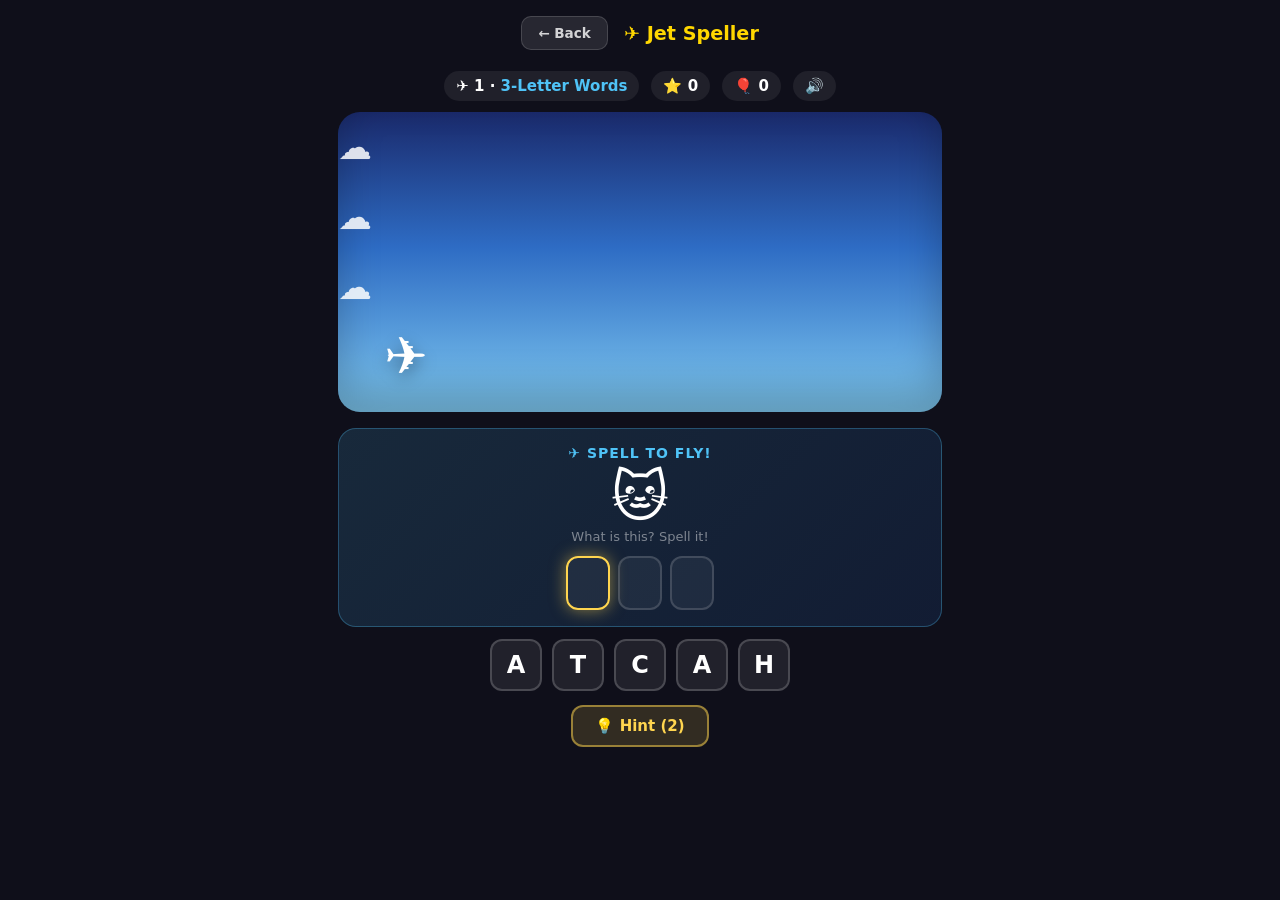
==== commit 7162409d: "Jet Speller: add sound effects Synthesized with the Web Audio API (no audio files): a blip per corre" ====
--- a/games/jet-speller.html
+++ b/games/jet-speller.html
@@ -10,6 +10,8 @@
   #wrap{width:min(620px,97vw);padding:0 8px 24px;}
   #ui{display:flex;gap:12px;font-size:15px;font-weight:600;padding:0.3rem 0 0.7rem;align-items:center;flex-wrap:wrap;justify-content:center;}
   #ui .pill{background:rgba(255,255,255,0.07);padding:6px 12px;border-radius:999px;}
+  #ui button.pill{border:none;color:#fff;cursor:pointer;font:inherit;transition:background 0.15s;}
+  #ui button.pill:hover{background:rgba(255,255,255,0.14);}
   #levelLabel{color:#4FC3F7;font-weight:700;}
 
   /* Sky scene */
@@ -115,6 +117,7 @@
     <span class="pill">✈️ <span id="lvlEl">1</span> · <span id="levelLabel">Take Off!</span></span>
     <span class="pill">⭐ <span id="scoreEl">0</span></span>
     <span class="pill">🎈 <span id="popEl">0</span></span>
+    <button id="soundBtn" class="pill" title="Sound on/off">🔊</button>
   </div>
 
   <div id="sky"><div id="jet">✈️</div></div>
@@ -171,6 +174,58 @@
 
 function rnd(n){return Math.floor(Math.random()*n);}
 
+/* ---- Sound effects (synthesized, no files needed) ---- */
+let audioCtx=null, soundOn=true;
+const soundBtn=document.getElementById('soundBtn');
+
+function initAudio(){
+  if(!audioCtx){
+    try{ audioCtx=new (window.AudioContext||window.webkitAudioContext)(); }catch(e){ return; }
+  }
+  if(audioCtx.state==='suspended') audioCtx.resume();
+}
+
+function beep(freq,dur,type='sine',vol=0.2,slideTo=null,delay=0){
+  if(!soundOn||!audioCtx) return;
+  const t=audioCtx.currentTime+delay;
+  const osc=audioCtx.createOscillator();
+  const g=audioCtx.createGain();
+  osc.type=type;
+  osc.frequency.setValueAtTime(freq,t);
+  if(slideTo) osc.frequency.exponentialRampToValueAtTime(slideTo,t+dur);
+  g.gain.setValueAtTime(vol,t);
+  g.gain.exponentialRampToValueAtTime(0.0001,t+dur);
+  osc.connect(g); g.connect(audioCtx.destination);
+  osc.start(t); osc.stop(t+dur+0.02);
+}
+
+const SFX={
+  letter(){ beep(680,0.08,'square',0.10,980); },
+  wrong(){ beep(200,0.2,'sawtooth',0.14,120); },
+  word(){ [523,659,784].forEach((f,i)=>beep(f,0.16,'triangle',0.16,null,i*0.09)); },
+  fly(){ beep(320,0.55,'sine',0.18,880); },
+  shoot(){ beep(900,0.14,'square',0.16,220); beep(1050,0.14,'square',0.16,240,0.13); },
+  pop(){
+    if(!soundOn||!audioCtx) return;
+    const t=audioCtx.currentTime;
+    const len=Math.floor(audioCtx.sampleRate*0.12);
+    const buffer=audioCtx.createBuffer(1,len,audioCtx.sampleRate);
+    const data=buffer.getChannelData(0);
+    for(let i=0;i<len;i++) data[i]=(Math.random()*2-1)*Math.pow(1-i/len,2);
+    const src=audioCtx.createBufferSource(); src.buffer=buffer;
+    const g=audioCtx.createGain(); g.gain.value=0.25;
+    src.connect(g); g.connect(audioCtx.destination); src.start(t);
+    beep(520,0.1,'sine',0.12,170);
+  },
+  win(){ [523,659,784,1047].forEach((f,i)=>beep(f,0.24,'triangle',0.18,null,i*0.13)); },
+};
+
+soundBtn.onclick=()=>{
+  soundOn=!soundOn;
+  soundBtn.textContent=soundOn?'🔊':'🔇';
+  if(soundOn){ initAudio(); beep(660,0.1,'triangle',0.15); }
+};
+
 /* ---- Clouds drifting in the sky ---- */
 function spawnClouds(){
   for(let i=0;i<3;i++){
@@ -234,6 +289,7 @@
 /* ---- Handle a letter guess ---- */
 function tryLetter(L,btn,fromHint){
   if(locked) return;
+  initAudio();
   if(L===word[typed]){
     const slot=slotsEl.children[typed];
     slot.textContent=L;
@@ -243,10 +299,12 @@
     typed++;
     if(typed<word.length){
       slotsEl.children[typed].classList.add('next');
+      SFX.letter();
     } else {
       finishWord();
     }
   } else {
+    SFX.wrong();
     const target=btn || [...tilesEl.children].find(t=>t.dataset.letter===L && !t.classList.contains('used'));
     if(target){
       target.classList.add('shake');
@@ -272,6 +330,7 @@
   updateHintBtn();
   score++; scoreEl.textContent=score;
   clueLabelEl.textContent='✅ '+word+'!';
+  SFX.word();
   if(mode==='fly'){
     flyJet();
     mode='shoot';
@@ -292,6 +351,7 @@
 
 /* ---- FLY: jet climbs up and to the right, like a takeoff ---- */
 function flyJet(){
+  SFX.fly();
   jetEl.classList.remove('climb'); void jetEl.offsetWidth; // restart animation
   jetEl.classList.add('climb');
   jetBottom=Math.min(jetBottom+44, 200);
@@ -314,6 +374,7 @@
 
 /* ---- SHOOT: bullet flies up, spawn a balloon to hit ---- */
 function shootBullet(){
+  SFX.shoot();
   const balloon=document.createElement('div');
   balloon.className='balloon';
   balloon.textContent=BALLOON_EMOJI[rnd(BALLOON_EMOJI.length)];
@@ -351,6 +412,7 @@
       skyEl.appendChild(boom);
       balloon.remove();
       setTimeout(()=>boom.remove(),500);
+      SFX.pop();
       pops++; popEl.textContent=pops;
     }
   },40);
@@ -365,10 +427,12 @@
     : `Great flying! On to the next runway...`;
   nextBtn.textContent = last ? 'Play Again' : 'Next Level →';
   hintBtn.disabled=true;
+  SFX.win();
   bannerEl.classList.remove('hidden');
 }
 
 nextBtn.onclick=()=>{
+  initAudio();
   bannerEl.classList.add('hidden');
   if(lvlIdx===LEVELS.length-1){
     lvlIdx=0; score=0; pops=0; scoreEl.textContent=0; popEl.textContent=0;
